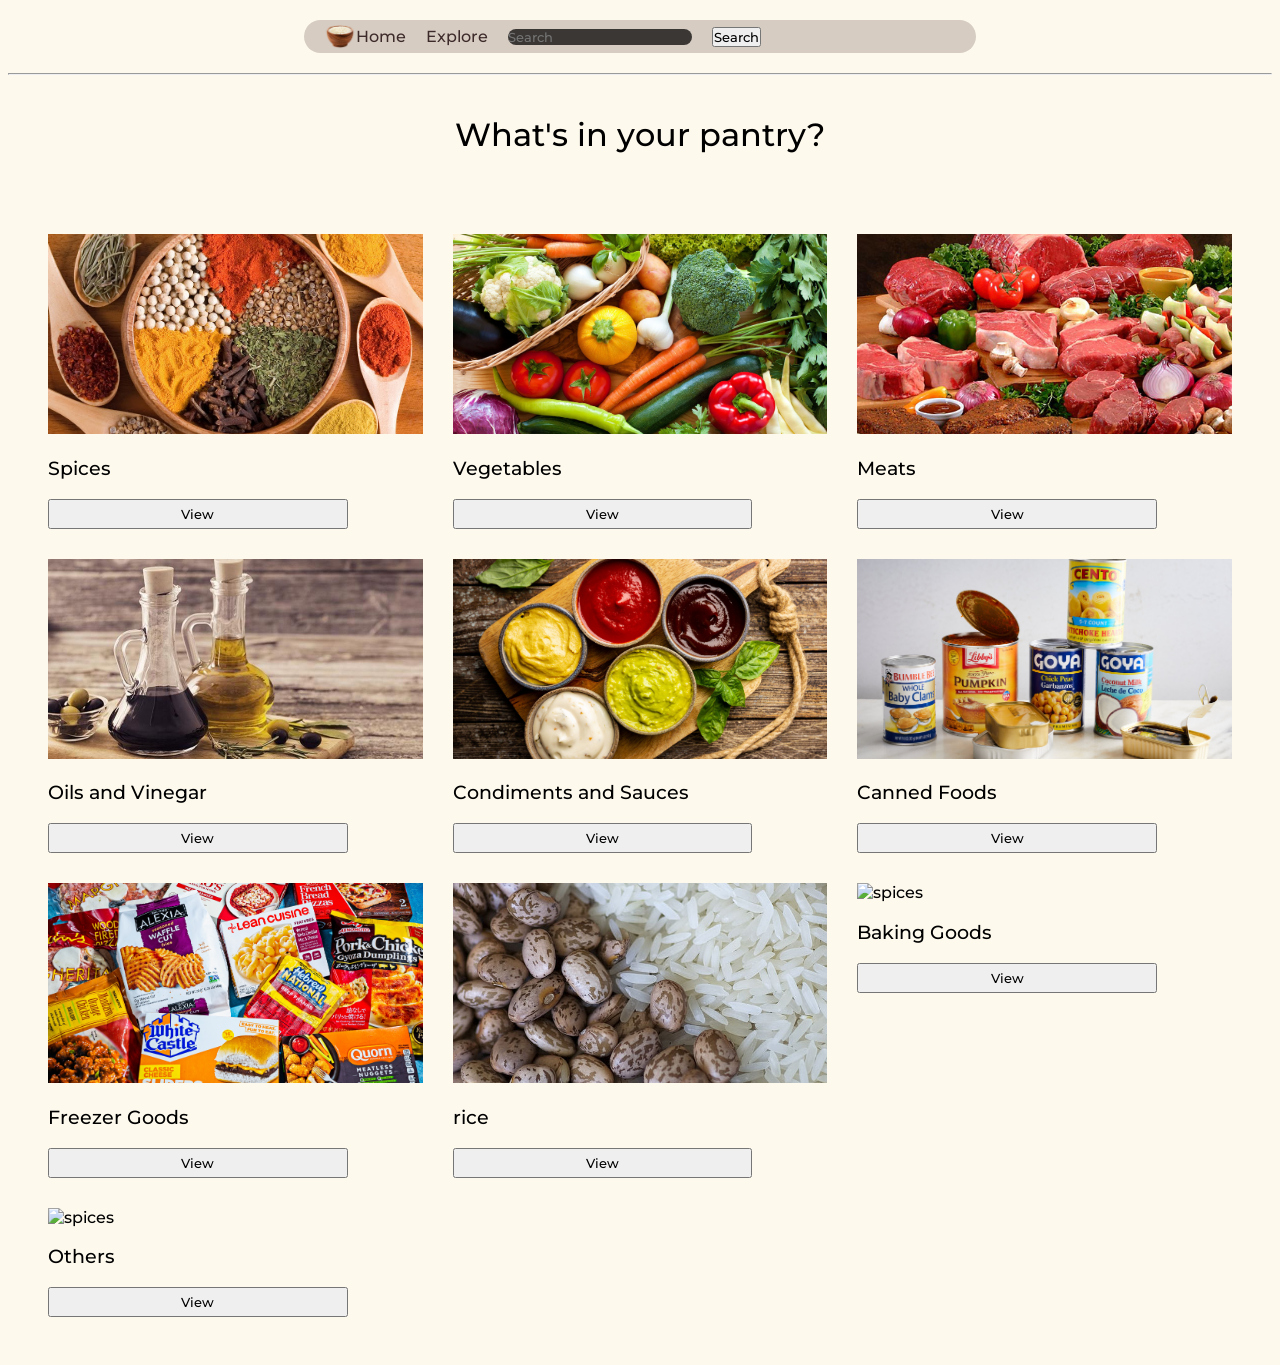
==== index.html @ 2593448a "homepage cards + semi-updated navbar" ====
<!doctype html>
<html>
<head>
<meta charset="utf-8">
<meta name="description" content="A Website designed to help people know what to cook! You can pick ingredients you have and then you can find new recipies.">
<meta name="keywords" content="Education, Cooking">
<meta name="author" content="JeffreyTeuton">
<meta name="viewport" content="width=device-width, initial-scale=1">
<title>Untitled Document</title>
<link href="style.css" rel="stylesheet" type="text/css">
</head>
 <body>
        <header class="navbar">
			<img src="images/TempLogo.png" width="5%" height="5%" min-width="10px" min-height="auto" alt="">
			<nav>
				<ul>
					<li><a href="index.html">Home</a></li>
					<li><a href="explore.html">Explore</a></li>
					<li><input type="text" placeholder="Search"></li>
					<li><button>Search</button></li>
				</ul>
			</nav>
		</header>
    <hr>
		<h1 class="asdf">What's in your pantry?</h1>

		<div class="card-containers">
			<div class="cards">
				<img src="images/spices.png" alt="spices">
				<div class="cards-content">
					<h3>Spices</h3>
					<button>View</button>
				</div>
			</div>

			<div class="cards">
				<img src="images/vegetables.png" alt="spices">
				<div class="cards-content">
					<h3>Vegetables</h3>
					<button>View</button>
				</div>
			</div>

			<div class="cards">
				<img src="images/meats.png" alt="spices">
				<div class="cards-content">
					<h3>Meats</h3>
					<button>View</button>
				</div>
			</div>

			<div class="cards">
				<img src="images/oils.png" alt="spices">
				<div class="cards-content">
					<h3>Oils and Vinegar</h3>
					<button>View</button>
				</div>
			</div>

			<div class="cards">
				<img src="images/sauces.png" alt="spices">
				<div class="cards-content">
					<h3>Condiments and Sauces</h3>
					<button>View</button>
				</div>
			</div>

			<div class="cards">
				<img src="images/canned.png" alt="spices">
				<div class="cards-content">
					<h3>Canned Foods</h3>
					<button>View</button>
				</div>
			</div>

			<div class="cards">
				<img src="images/freezer foods.png" alt="spices">
				<div class="cards-content">
					<h3>Freezer Goods</h3>
					<button>View</button>
				</div>
			</div>

			<div class="cards">
				<img src="images/rice.png" alt="spices">
				<div class="cards-content">
					<h3>rice</h3>
					<button>View</button>
				</div>
			</div>

			<div class="cards">
				<img src="images/baking goods.png" alt="spices">
				<div class="cards-content">
					<h3>Baking Goods</h3>
					<button>View</button>
				</div>
			</div>

			<div class="cards">
				<img src="images/other foods.png" alt="spices">
				<div class="cards-content">
					<h3>Others</h3>
					<button>View</button>
				</div>
			</div>

		</div>
    </body>
</html>
---- style.css ----
@charset "utf-8";
@import url('https://fonts.googleapis.com/css2?family=Montserrat:ital,wght@0,100..900;1,100..900&family=Sofia+Sans:ital,wght@0,500;1,500&display=swap');
* {
	font-family: 'Montserrat', sans-serif;
	font-weight: 500;
	text-decoration: none;
	padding: 0px;
	font-style: normal;
}
body {
	background-color: #FDF9ED;
}
.test {
	border:1px solid;
	display: inline;
}
li {
	display: inline;
}
.navbar {
	align-items: center;
	justify-content: space-between;
	display:flex;
	width: 50%;
	margin: 20px auto;
	padding: 4px 20px;
	background-color: #D6CCC2;
	border-radius: 32px;
}

.navbar nav {
	display: flex;
	align-items: center;
	flex: 1;
}
.navbar ul {
	display: flex;
	align-items: center;
	gap: 20px;
	width: 100%;
	list-style: none;
	margin: 0;
	padding: 0;
}

.navbar li a {
	color:#3D2A2A;
	transition: all 0.3s ease 0s;
}
.navbar li a:hover {
	color:#A2A16A;
}

.navbar input {
	flex: 1;
	background-color: #3A3735;
	border-radius: 16px;
	border: none;
	
}

.asdf {
	text-align: center;
	margin: 40px auto;
	color: black;
}

.card-containers{
	display: grid;
	grid-template-columns: repeat(auto-fit, minmax(280px, 1fr));
    gap: 30px;
    padding: 40px;
    max-width: 1200px;
    margin: 0 auto;
}

.cards img{
	width: 100%;
	height: 200px;
	object-fit: cover;
}
.cards-content{

}

.cards button{
	justify-content: center;
	width: 80%;
	height: 30px;
}
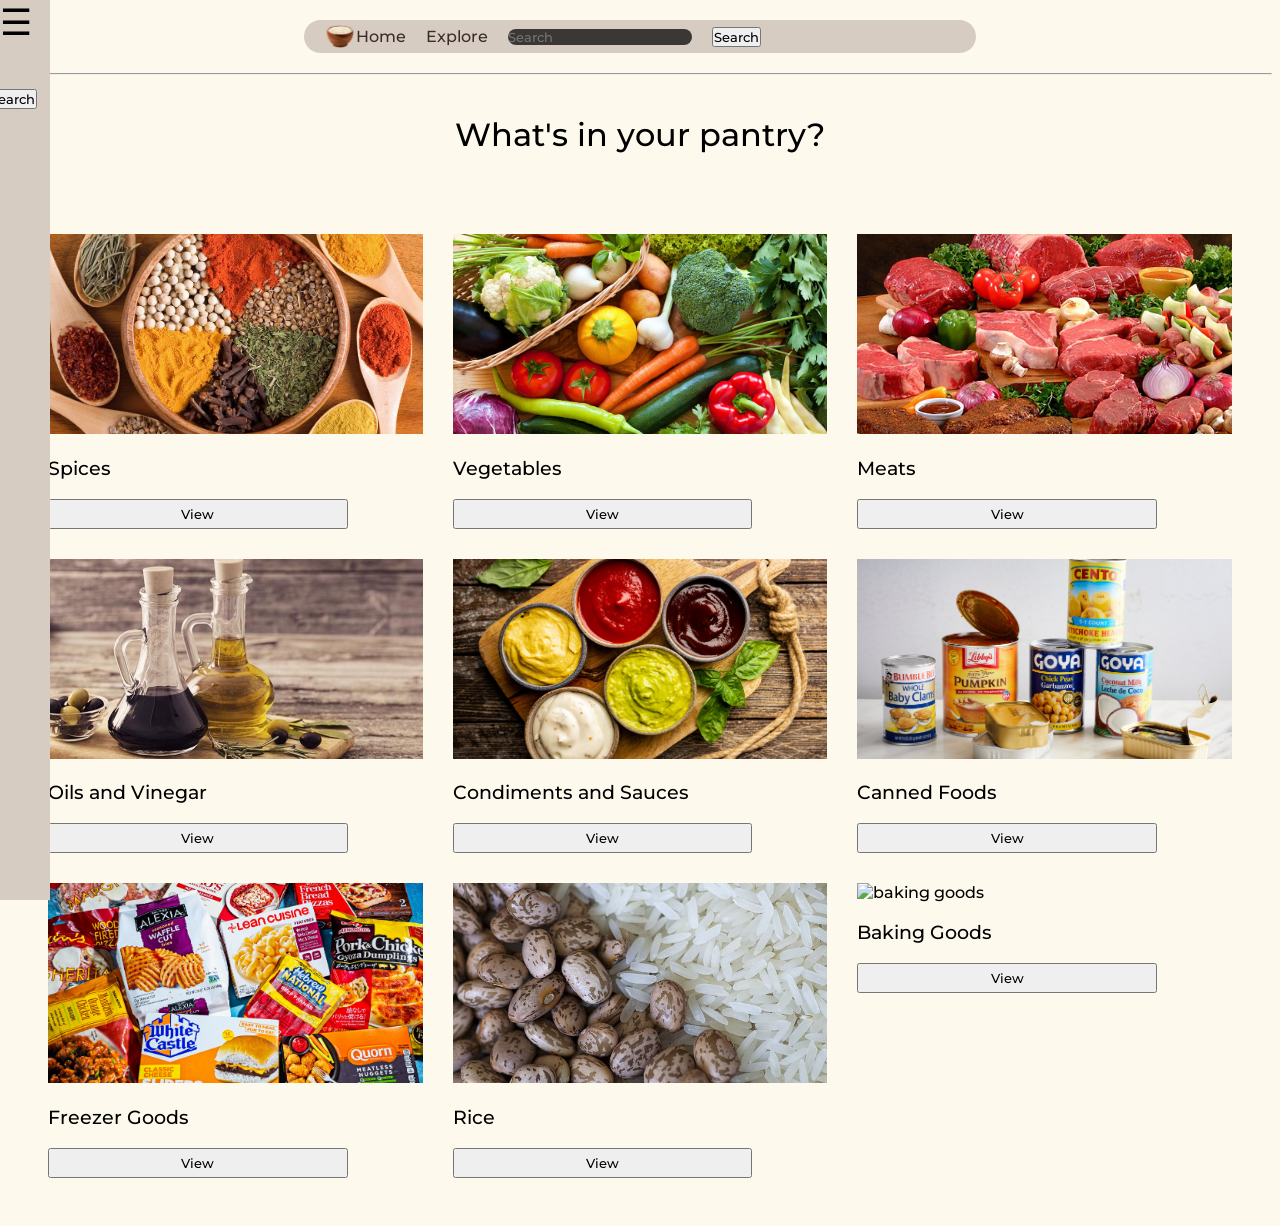
==== commit df0bc765: "updated now with sidebar and search connected with spoonacular api" ====
--- a/index.html
+++ b/index.html
@@ -22,7 +22,41 @@
 			</nav>
 		</header>
     <hr>
-		<h1 class="asdf">What's in your pantry?</h1>
+		<h1 class="h-text">What's in your pantry?</h1>
+
+		<div class="sidebar" id="sidebar">
+			<header class="sidebar-header">
+				<button class="sidebar-btn" id="sidebar-btn">☰</button>
+				<h2 class="sidebar-title">ingredients</h2>
+			</header>
+			<div class="sidebar-contents" id="sidebar-contents"></div>	
+			<select id="Allergies">
+				<option value="">Select Allegries</option>
+				<option value="Peanuts">Peanuts</option>
+  				<option value="Dairy">Dairy</option>
+ 				<option value="Egg">Egg</option>
+  				<option value="Soy">Soy</option>
+  				<option value="Wheat">Wheat</option>
+  				<option value="Shellfish">Shellfish</option>
+  				<option value="Seafood">Seafood</option>
+  				<option value="Sesame">Sesame</option>
+  				<option value="Sulfite">Sulfite</option>
+			</select>
+			<select id="Diet-filters">
+				<option value="">Select Diet</option>
+  				<option value="Vegan">Vegan</option>
+  				<option value="Vegetarian">Vegetarian</option>
+  				<option value="Lacto-vegetarian">Lacto-vegetarian</option>
+  				<option value="Ovo-vegetarian">Ovo-vegetarian</option>
+  				<option value="Pescetarian">Pescetarian</option>
+  				<option value="Gluten Free">Gluten Free</option>
+  				<option value="Ketogenic">Ketogenic</option>
+  				<option value="Paleo">Paleo</option>
+  				<option value="Primal">Primal</option>
+  				<option value="Whole30">Whole30</option>
+			</select>
+			<button class="Search-btn" id="Search-btn">Search</button>
+		</div>
 
 		<div class="card-containers">
 			<div class="cards">
@@ -34,7 +68,7 @@
 			</div>
 
 			<div class="cards">
-				<img src="images/vegetables.png" alt="spices">
+				<img src="images/vegetables.png" alt="vegetables">
 				<div class="cards-content">
 					<h3>Vegetables</h3>
 					<button>View</button>
@@ -42,7 +76,7 @@
 			</div>
 
 			<div class="cards">
-				<img src="images/meats.png" alt="spices">
+				<img src="images/meats.png" alt="meats">
 				<div class="cards-content">
 					<h3>Meats</h3>
 					<button>View</button>
@@ -50,7 +84,7 @@
 			</div>
 
 			<div class="cards">
-				<img src="images/oils.png" alt="spices">
+				<img src="images/oils.png" alt="oils">
 				<div class="cards-content">
 					<h3>Oils and Vinegar</h3>
 					<button>View</button>
@@ -58,7 +92,7 @@
 			</div>
 
 			<div class="cards">
-				<img src="images/sauces.png" alt="spices">
+				<img src="images/sauces.png" alt="sauces">
 				<div class="cards-content">
 					<h3>Condiments and Sauces</h3>
 					<button>View</button>
@@ -66,7 +100,7 @@
 			</div>
 
 			<div class="cards">
-				<img src="images/canned.png" alt="spices">
+				<img src="images/canned.png" alt="canned">
 				<div class="cards-content">
 					<h3>Canned Foods</h3>
 					<button>View</button>
@@ -74,7 +108,7 @@
 			</div>
 
 			<div class="cards">
-				<img src="images/freezer foods.png" alt="spices">
+				<img src="images/freezer foods.png" alt="freezer foods">
 				<div class="cards-content">
 					<h3>Freezer Goods</h3>
 					<button>View</button>
@@ -82,29 +116,21 @@
 			</div>
 
 			<div class="cards">
-				<img src="images/rice.png" alt="spices">
+				<img src="images/rice.png" alt="rice">
 				<div class="cards-content">
-					<h3>rice</h3>
+					<h3>Rice</h3>
 					<button>View</button>
 				</div>
 			</div>
 
 			<div class="cards">
-				<img src="images/baking goods.png" alt="spices">
+				<img src="images/baking goods.png" alt="baking goods">
 				<div class="cards-content">
 					<h3>Baking Goods</h3>
 					<button>View</button>
 				</div>
 			</div>
-
-			<div class="cards">
-				<img src="images/other foods.png" alt="spices">
-				<div class="cards-content">
-					<h3>Others</h3>
-					<button>View</button>
-				</div>
-			</div>
-
 		</div>
+		<script src="scripts.js"></script>
     </body>
 </html>
--- a/style.css
+++ b/style.css
@@ -59,10 +59,36 @@
 	
 }
 
-.asdf {
+.h-text {
 	text-align: center;
 	margin: 40px auto;
 	color: black;
+}
+
+.sidebar {
+	position: fixed;
+	top: 0;
+	background-color: #D6CCC2;
+	left: -150px;
+	width: 200px;
+	height: 100vh;
+	z-index: 100;
+}
+
+.sidebar-header {
+}
+
+.sidebar-btn {
+	display: flex;
+	position: absolute;
+	top: 0;
+	left: 150px;
+	right: -50px;
+	font-size: 36px;
+	height: 50px;
+	width: 50px;
+	background: none;
+	border: none;
 }
 
 .card-containers{
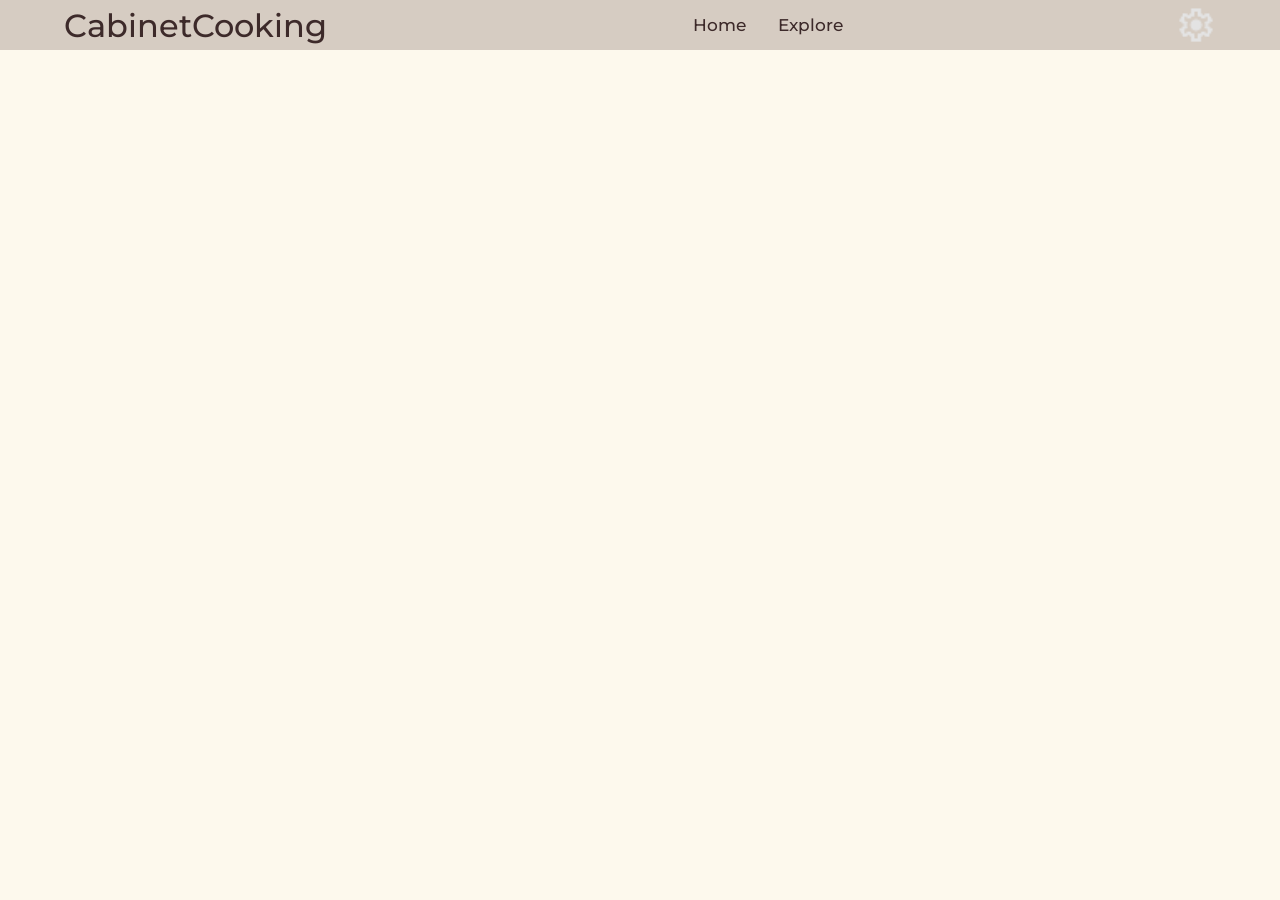
==== commit dd34ca11: "testing" ====
--- a/index.html
+++ b/index.html
@@ -9,128 +9,19 @@
 <title>Untitled Document</title>
 <link href="style.css" rel="stylesheet" type="text/css">
 </head>
- <body>
-        <header class="navbar">
-			<img src="images/TempLogo.png" width="5%" height="5%" min-width="10px" min-height="auto" alt="">
-			<nav>
-				<ul>
-					<li><a href="index.html">Home</a></li>
-					<li><a href="explore.html">Explore</a></li>
-					<li><input type="text" placeholder="Search"></li>
-					<li><button>Search</button></li>
-				</ul>
-			</nav>
-		</header>
-    <hr>
-		<h1 class="h-text">What's in your pantry?</h1>
+ 	<body>
+		<nav>
+			<div class="logo">CabinetCooking</div>
+			<ul class="nav-links">
+				<li><a href="index.html">Home</a></li>
+				<li><a href="explore.html">Explore</a></li>
+			</ul>
+			<div class="search-bar">
+			</div>
+			<button class="settings">
+				<img src="images\settings.png" alt="settings" />
+			</button>
+		</nav>
 
-		<div class="sidebar" id="sidebar">
-			<header class="sidebar-header">
-				<button class="sidebar-btn" id="sidebar-btn">☰</button>
-				<h2 class="sidebar-title">ingredients</h2>
-			</header>
-			<div class="sidebar-contents" id="sidebar-contents"></div>	
-			<select id="Allergies">
-				<option value="">Select Allegries</option>
-				<option value="Peanuts">Peanuts</option>
-  				<option value="Dairy">Dairy</option>
- 				<option value="Egg">Egg</option>
-  				<option value="Soy">Soy</option>
-  				<option value="Wheat">Wheat</option>
-  				<option value="Shellfish">Shellfish</option>
-  				<option value="Seafood">Seafood</option>
-  				<option value="Sesame">Sesame</option>
-  				<option value="Sulfite">Sulfite</option>
-			</select>
-			<select id="Diet-filters">
-				<option value="">Select Diet</option>
-  				<option value="Vegan">Vegan</option>
-  				<option value="Vegetarian">Vegetarian</option>
-  				<option value="Lacto-vegetarian">Lacto-vegetarian</option>
-  				<option value="Ovo-vegetarian">Ovo-vegetarian</option>
-  				<option value="Pescetarian">Pescetarian</option>
-  				<option value="Gluten Free">Gluten Free</option>
-  				<option value="Ketogenic">Ketogenic</option>
-  				<option value="Paleo">Paleo</option>
-  				<option value="Primal">Primal</option>
-  				<option value="Whole30">Whole30</option>
-			</select>
-			<button class="Search-btn" id="Search-btn">Search</button>
-		</div>
-
-		<div class="card-containers">
-			<div class="cards">
-				<img src="images/spices.png" alt="spices">
-				<div class="cards-content">
-					<h3>Spices</h3>
-					<button>View</button>
-				</div>
-			</div>
-
-			<div class="cards">
-				<img src="images/vegetables.png" alt="vegetables">
-				<div class="cards-content">
-					<h3>Vegetables</h3>
-					<button>View</button>
-				</div>
-			</div>
-
-			<div class="cards">
-				<img src="images/meats.png" alt="meats">
-				<div class="cards-content">
-					<h3>Meats</h3>
-					<button>View</button>
-				</div>
-			</div>
-
-			<div class="cards">
-				<img src="images/oils.png" alt="oils">
-				<div class="cards-content">
-					<h3>Oils and Vinegar</h3>
-					<button>View</button>
-				</div>
-			</div>
-
-			<div class="cards">
-				<img src="images/sauces.png" alt="sauces">
-				<div class="cards-content">
-					<h3>Condiments and Sauces</h3>
-					<button>View</button>
-				</div>
-			</div>
-
-			<div class="cards">
-				<img src="images/canned.png" alt="canned">
-				<div class="cards-content">
-					<h3>Canned Foods</h3>
-					<button>View</button>
-				</div>
-			</div>
-
-			<div class="cards">
-				<img src="images/freezer foods.png" alt="freezer foods">
-				<div class="cards-content">
-					<h3>Freezer Goods</h3>
-					<button>View</button>
-				</div>
-			</div>
-
-			<div class="cards">
-				<img src="images/rice.png" alt="rice">
-				<div class="cards-content">
-					<h3>Rice</h3>
-					<button>View</button>
-				</div>
-			</div>
-
-			<div class="cards">
-				<img src="images/baking goods.png" alt="baking goods">
-				<div class="cards-content">
-					<h3>Baking Goods</h3>
-					<button>View</button>
-				</div>
-			</div>
-		</div>
-		<script src="scripts.js"></script>
     </body>
 </html>
--- a/style.css
+++ b/style.css
@@ -5,112 +5,61 @@
 	font-weight: 500;
 	text-decoration: none;
 	padding: 0px;
+	margin: 0;
 	font-style: normal;
+	box-sizing: border-box;
 }
 body {
 	background-color: #FDF9ED;
 }
-.test {
-	border:1px solid;
-	display: inline;
-}
-li {
-	display: inline;
-}
-.navbar {
+
+nav {
+	width: 100%;
+	height: 50px;
+	padding: 1rem 5%;
+	background-color: #D6CCC2;
+	display: flex;
 	align-items: center;
-	justify-content: space-between;
-	display:flex;
-	width: 50%;
-	margin: 20px auto;
-	padding: 4px 20px;
-	background-color: #D6CCC2;
-	border-radius: 32px;
 }
 
-.navbar nav {
-	display: flex;
-	align-items: center;
-	flex: 1;
-}
-.navbar ul {
-	display: flex;
-	align-items: center;
-	gap: 20px;
-	width: 100%;
-	list-style: none;
-	margin: 0;
-	padding: 0;
+.logo {
+	position: relative;
+	font-size: 2rem;
+	font-weight: 500;
+	color:#3D2A2A;
+	margin-right: auto;
 }
 
-.navbar li a {
+.nav-links {
+	list-style: none;
+	display: flex;
+	gap: 2rem;
+	align-items: center;
+	margin-left: 2rem;
+}
+
+.nav-links li a{
+	position: relative;
+	font-size: 1.05rem;
+	font-weight: 500;
 	color:#3D2A2A;
 	transition: all 0.3s ease 0s;
 }
-.navbar li a:hover {
+
+.nav-links li a:hover{
 	color:#A2A16A;
 }
 
-.navbar input {
-	flex: 1;
-	background-color: #3A3735;
-	border-radius: 16px;
+.settings {
+	background: none;
 	border: none;
-	
+	cursor: pointer;
+	padding: 0;
+	display: flex;
+	margin-left: auto;
 }
 
-.h-text {
-	text-align: center;
-	margin: 40px auto;
-	color: black;
-}
-
-.sidebar {
-	position: fixed;
-	top: 0;
-	background-color: #D6CCC2;
-	left: -150px;
-	width: 200px;
-	height: 100vh;
-	z-index: 100;
-}
-
-.sidebar-header {
-}
-
-.sidebar-btn {
-	display: flex;
-	position: absolute;
-	top: 0;
-	left: 150px;
-	right: -50px;
-	font-size: 36px;
-	height: 50px;
-	width: 50px;
-	background: none;
-	border: none;
-}
-
-.card-containers{
-	display: grid;
-	grid-template-columns: repeat(auto-fit, minmax(280px, 1fr));
-    gap: 30px;
-    padding: 40px;
-    max-width: 1200px;
-    margin: 0 auto;
-}
-
-.cards img{
-	width: 100%;
-	height: 200px;
-	object-fit: cover;
-}
-.cards-content{
-
-}
-
-.cards button{
-	justify-content: center;
-	width: 80%;
-	height: 30px;
+.settings img {
+	width: 40px;
+	height: 40px;
 }
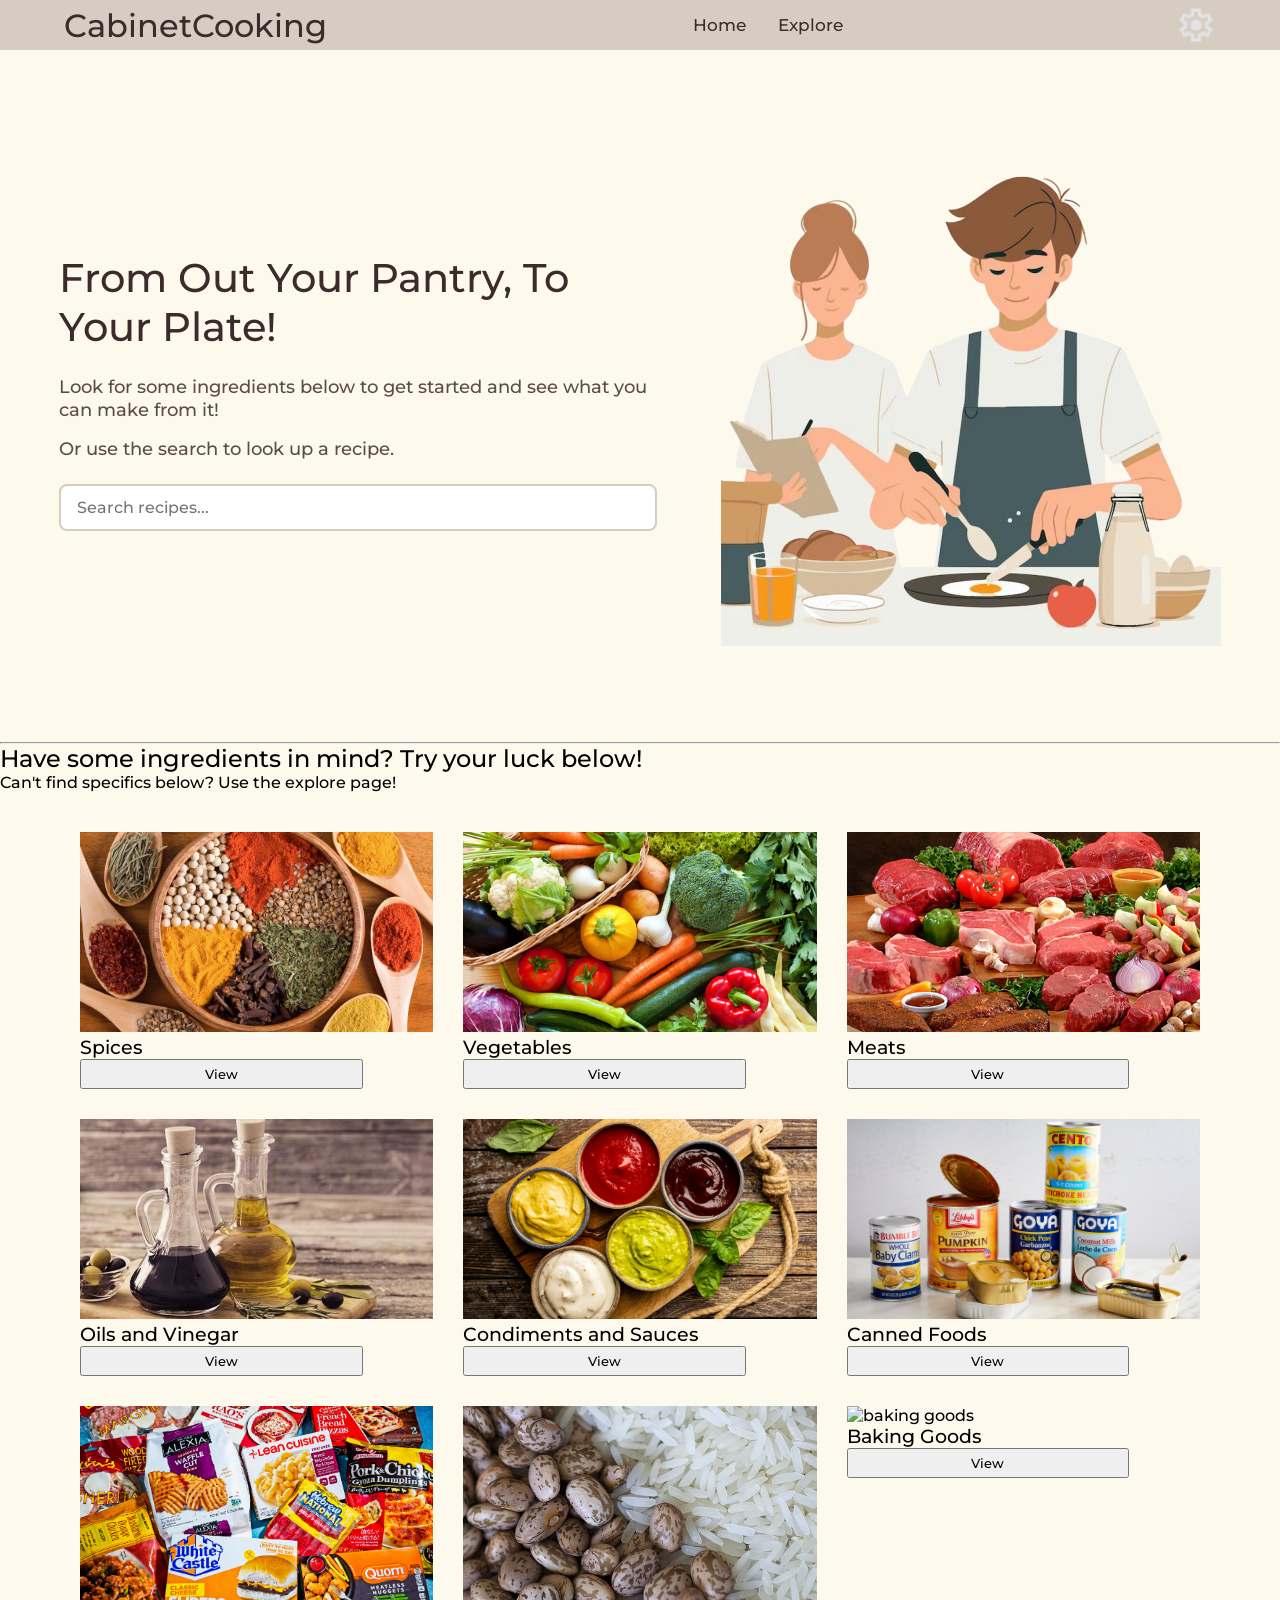
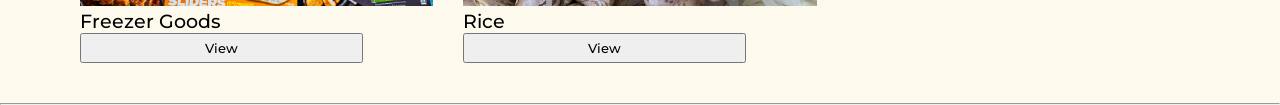
==== commit 3fd56c93: "updatted homepage" ====
--- a/index.html
+++ b/index.html
@@ -23,5 +23,99 @@
 			</button>
 		</nav>
 
+		<div class="landing-page">
+			<div class="landing-content">
+				<h1>From Out Your Pantry, To Your Plate!</h1>
+				<p>Look for some ingredients below to get started and see what you can make from it!</p>
+				<p>Or use the search to look up a recipe.</p>
+			
+				<div class="live-search">
+       				<input type="text" id="recipe-search" placeholder="Search recipes...">
+        			<ul id="suggestions"></ul>
+    			</div>
+			</div>
+			
+			<img src="images\cooking.png" alt="cooking">
+		</div>
+		<hr>
+		<div class="text-a">
+			<h2>Have some ingredients in mind? Try your luck below!</h2>
+			<p>Can't find specifics below? Use the explore page!</p>
+		</div>
+		<div class="card-containers">
+			<div class="cards">
+				<img src="images/spices.png" alt="spices">
+				<div class="cards-content">
+					<h3>Spices</h3>
+					<button>View</button>
+				</div>
+			</div>
+
+			<div class="cards">
+				<img src="images/vegetables.png" alt="vegetables">
+				<div class="cards-content">
+					<h3>Vegetables</h3>
+					<button>View</button>
+				</div>
+			</div>
+
+			<div class="cards">
+				<img src="images/meats.png" alt="meats">
+				<div class="cards-content">
+					<h3>Meats</h3>
+					<button>View</button>
+				</div>
+			</div>
+
+			<div class="cards">
+				<img src="images/oils.png" alt="oils">
+				<div class="cards-content">
+					<h3>Oils and Vinegar</h3>
+					<button>View</button>
+				</div>
+			</div>
+
+			<div class="cards">
+				<img src="images/sauces.png" alt="sauces">
+				<div class="cards-content">
+					<h3>Condiments and Sauces</h3>
+					<button>View</button>
+				</div>
+			</div>
+
+			<div class="cards">
+				<img src="images/canned.png" alt="canned">
+				<div class="cards-content">
+					<h3>Canned Foods</h3>
+					<button>View</button>
+				</div>
+			</div>
+
+			<div class="cards">
+				<img src="images/freezer foods.png" alt="freezer foods">
+				<div class="cards-content">
+					<h3>Freezer Goods</h3>
+					<button>View</button>
+				</div>
+			</div>
+
+			<div class="cards">
+				<img src="images/rice.png" alt="rice">
+				<div class="cards-content">
+					<h3>Rice</h3>
+					<button>View</button>
+				</div>
+			</div>
+
+			<div class="cards">
+				<img src="images/baking goods.png" alt="baking goods">
+				<div class="cards-content">
+					<h3>Baking Goods</h3>
+					<button>View</button>
+				</div>
+			</div>
+		</div>
+		<hr>
+		
     </body>
 </html>
--- a/style.css
+++ b/style.css
@@ -62,4 +62,69 @@
 .settings img {
 	width: 40px;
 	height: 40px;
+}
+
+.landing-page {
+    display: flex;
+    align-items: center;
+    gap: 4rem;
+    max-width: 1200px;
+    margin: 4rem auto;
+    padding: 2rem 1.5%;
+}
+
+.landing-page h1 {
+    font-size: 2.5rem;
+    color: #3D2A2A;
+    margin-bottom: 1.5rem;
+}
+
+.landing-page p {
+    font-size: 1.15rem;
+    color: #5C4B4B;
+    margin-bottom: 1rem;
+}
+
+.live-search {
+    margin-top: 1.5rem;
+    position: relative;
+}
+
+.live-search input {
+    width: 100%;
+    padding: 0.75rem 1rem;
+    font-size: 1rem;
+    border: 2px solid #D6CCC2;
+    border-radius: 8px;
+}
+
+#suggestions {
+    list-style: none;
+    margin-top: 0.5rem;
+}
+
+.landing-page img {
+    max-width: 500px;
+    width: 100%;
+    height: auto;
+}
+.card-containers{
+	display: grid;
+	grid-template-columns: repeat(auto-fit, minmax(280px, 1fr));
+    gap: 30px;
+    padding: 40px;
+    max-width: 1200px;
+    margin: 0 auto;
+}
+
+.cards img{
+	width: 100%;
+	height: 200px;
+	object-fit: cover;
+}
+
+.cards button{
+	justify-content: center;
+	width: 80%;
+	height: 30px;
 }
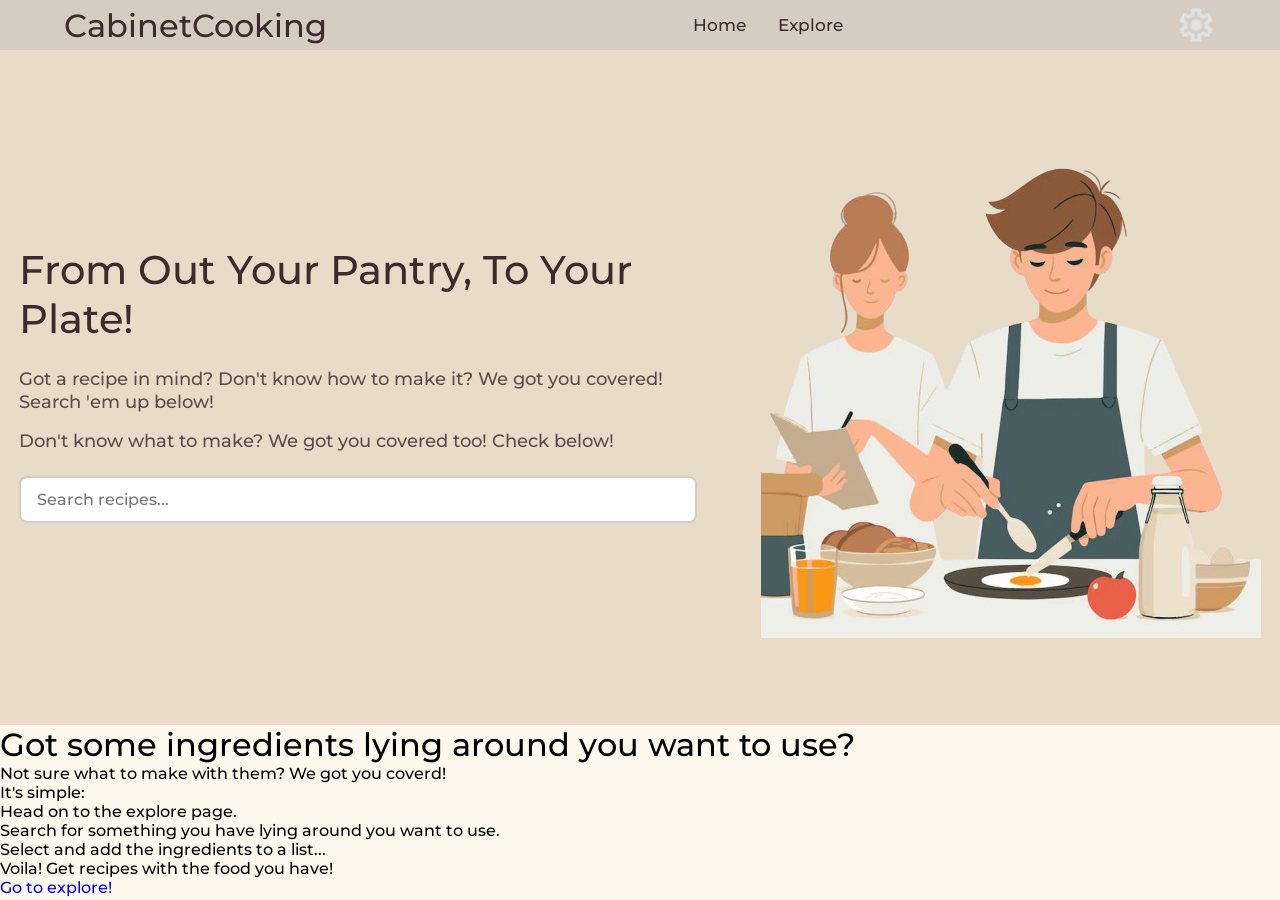
==== commit 26b46ac0: "small update to home page" ====
--- a/index.html
+++ b/index.html
@@ -22,100 +22,40 @@
 				<img src="images\settings.png" alt="settings" />
 			</button>
 		</nav>
+	
+		<section class ="landing-section">
+			<div class="landing-page">
+				<div class="landing-content">
+					<h1>From Out Your Pantry, To Your Plate!</h1>
+					<p class="generic-msg">Got a recipe in mind? Don't know how to make it? We got you covered! Search 'em up below!</p>
+					<p>Don't know what to make? We got you covered too! Check below!</p>
+			
+					<div class="live-search">
+       					<input type="text" id="recipe-search" placeholder="Search recipes...">
+        				<ul id="suggestions"></ul>
+    				</div>
+				</div>
+			
+				<img src="images\cooking.png" alt="cooking">
+			</div>
+		</section>
 
-		<div class="landing-page">
-			<div class="landing-content">
-				<h1>From Out Your Pantry, To Your Plate!</h1>
-				<p>Look for some ingredients below to get started and see what you can make from it!</p>
-				<p>Or use the search to look up a recipe.</p>
-			
-				<div class="live-search">
-       				<input type="text" id="recipe-search" placeholder="Search recipes...">
-        			<ul id="suggestions"></ul>
-    			</div>
-			</div>
-			
-			<img src="images\cooking.png" alt="cooking">
-		</div>
-		<hr>
-		<div class="text-a">
-			<h2>Have some ingredients in mind? Try your luck below!</h2>
-			<p>Can't find specifics below? Use the explore page!</p>
-		</div>
-		<div class="card-containers">
-			<div class="cards">
-				<img src="images/spices.png" alt="spices">
-				<div class="cards-content">
-					<h3>Spices</h3>
-					<button>View</button>
-				</div>
-			</div>
+		<div class="ingredients-page">
+			<div class="ingredients-content">
+				<h1>Got some ingredients lying around you want to use?</h1>
+				<p class="subtext">Not sure what to make with them? We got you coverd!</p>
+				<p class="steps-title">It's simple:</p>
+				
+				<ol class="list">
+					<li>Head on to the explore page.</li>
+					<li>Search for something you have lying around you want to use.</li>
+					<li>Select and add the ingredients to a list...</li>
+					<li>Voila! Get recipes with the food you have!</li>
+				</ol>
 
-			<div class="cards">
-				<img src="images/vegetables.png" alt="vegetables">
-				<div class="cards-content">
-					<h3>Vegetables</h3>
-					<button>View</button>
-				</div>
-			</div>
-
-			<div class="cards">
-				<img src="images/meats.png" alt="meats">
-				<div class="cards-content">
-					<h3>Meats</h3>
-					<button>View</button>
-				</div>
-			</div>
-
-			<div class="cards">
-				<img src="images/oils.png" alt="oils">
-				<div class="cards-content">
-					<h3>Oils and Vinegar</h3>
-					<button>View</button>
-				</div>
-			</div>
-
-			<div class="cards">
-				<img src="images/sauces.png" alt="sauces">
-				<div class="cards-content">
-					<h3>Condiments and Sauces</h3>
-					<button>View</button>
-				</div>
-			</div>
-
-			<div class="cards">
-				<img src="images/canned.png" alt="canned">
-				<div class="cards-content">
-					<h3>Canned Foods</h3>
-					<button>View</button>
-				</div>
-			</div>
-
-			<div class="cards">
-				<img src="images/freezer foods.png" alt="freezer foods">
-				<div class="cards-content">
-					<h3>Freezer Goods</h3>
-					<button>View</button>
-				</div>
-			</div>
-
-			<div class="cards">
-				<img src="images/rice.png" alt="rice">
-				<div class="cards-content">
-					<h3>Rice</h3>
-					<button>View</button>
-				</div>
-			</div>
-
-			<div class="cards">
-				<img src="images/baking goods.png" alt="baking goods">
-				<div class="cards-content">
-					<h3>Baking Goods</h3>
-					<button>View</button>
-				</div>
+				<a href="explore.html" class="explore-button">Go to explore!</a>
 			</div>
 		</div>
-		<hr>
 		
     </body>
 </html>
--- a/style.css
+++ b/style.css
@@ -65,12 +65,13 @@
 }
 
 .landing-page {
-    display: flex;
-    align-items: center;
-    gap: 4rem;
-    max-width: 1200px;
-    margin: 4rem auto;
-    padding: 2rem 1.5%;
+	display: flex; 
+	align-items: center; 
+	gap: 4rem; 
+	width: 100%; 
+	background-color: #E8DCC8;
+	min-height: 75vh;
+	padding: 2rem 1.5%;
 }
 
 .landing-page h1 {
@@ -108,23 +109,4 @@
     width: 100%;
     height: auto;
 }
-.card-containers{
-	display: grid;
-	grid-template-columns: repeat(auto-fit, minmax(280px, 1fr));
-    gap: 30px;
-    padding: 40px;
-    max-width: 1200px;
-    margin: 0 auto;
-}
 
-.cards img{
-	width: 100%;
-	height: 200px;
-	object-fit: cover;
-}
-
-.cards button{
-	justify-content: center;
-	width: 80%;
-	height: 30px;
-}
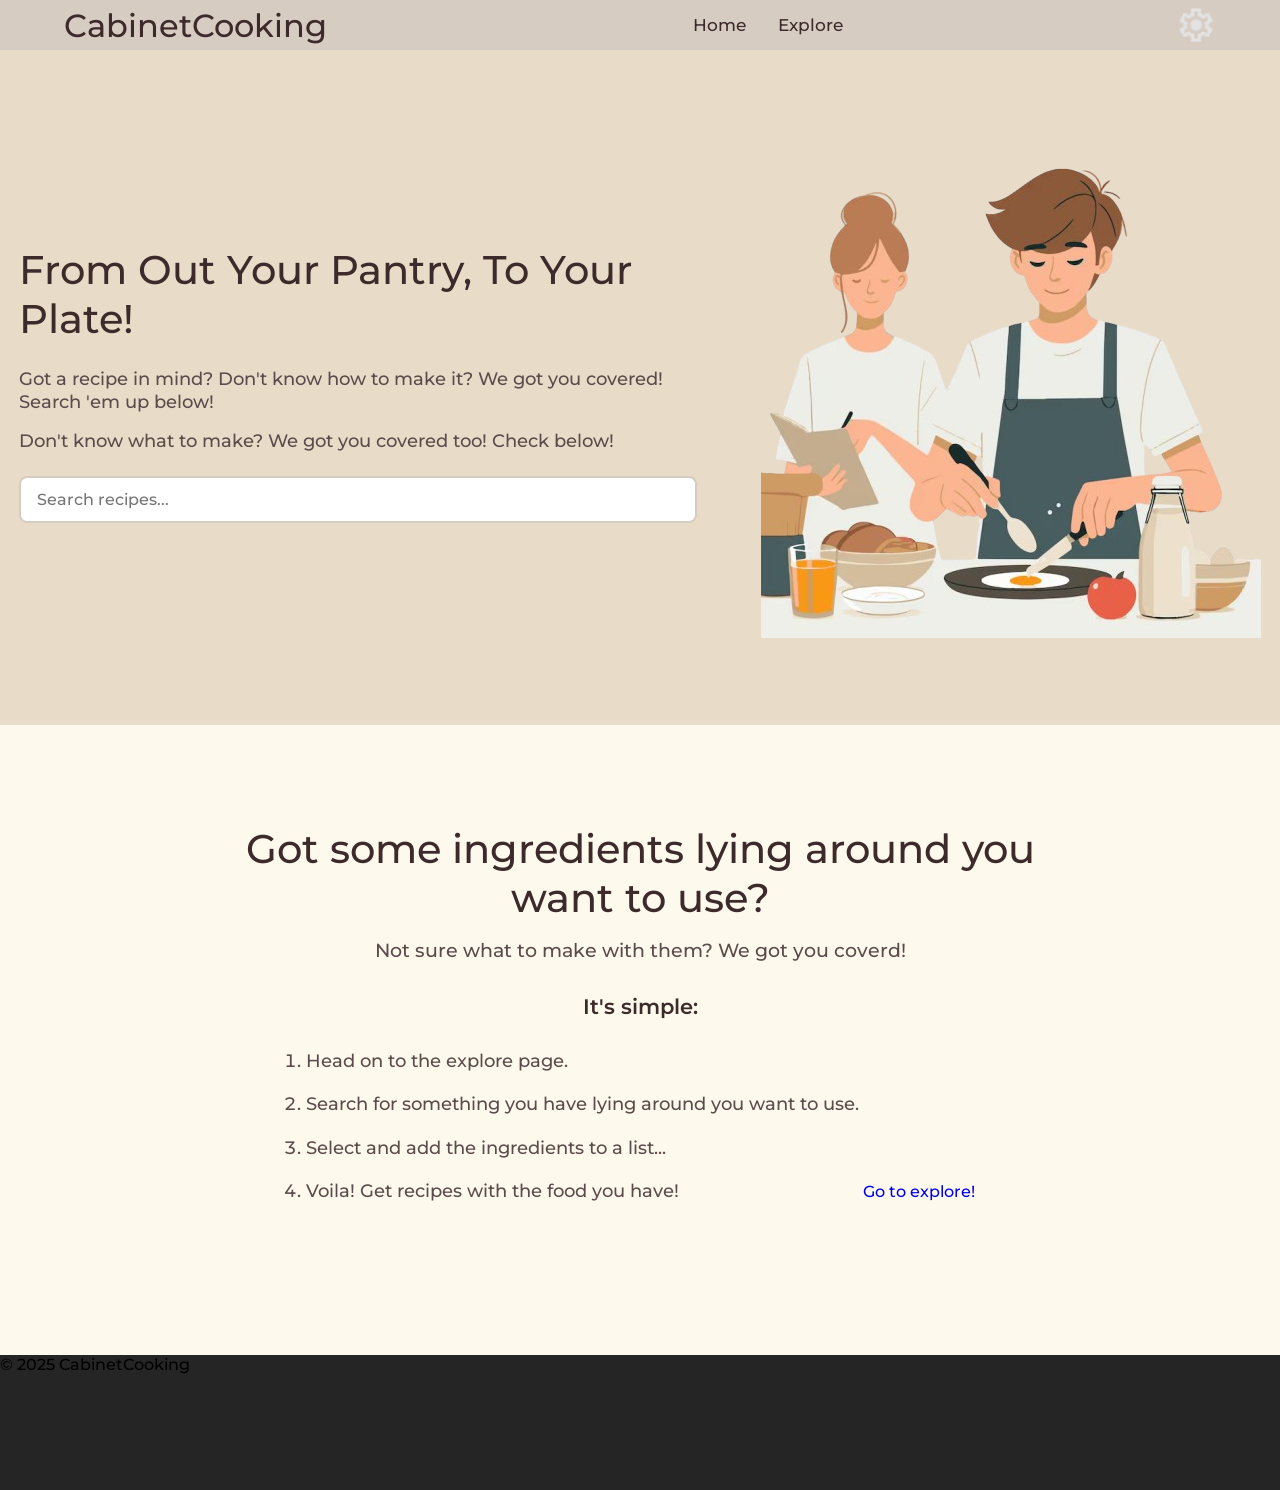
==== commit 1a9d4cd5: "small changes" ====
--- a/index.html
+++ b/index.html
@@ -40,22 +40,30 @@
 			</div>
 		</section>
 
-		<div class="ingredients-page">
-			<div class="ingredients-content">
-				<h1>Got some ingredients lying around you want to use?</h1>
-				<p class="subtext">Not sure what to make with them? We got you coverd!</p>
-				<p class="steps-title">It's simple:</p>
+		<section class="ingredients-section">
+			<div class="ingredients-page">
+				<div class="ingredients-content">
+					<h1>Got some ingredients lying around you want to use?</h1>
+					<p class="subtext">Not sure what to make with them? We got you coverd!</p>
+					<p class="steps-title">It's simple:</p>
 				
-				<ol class="list">
-					<li>Head on to the explore page.</li>
-					<li>Search for something you have lying around you want to use.</li>
-					<li>Select and add the ingredients to a list...</li>
-					<li>Voila! Get recipes with the food you have!</li>
-				</ol>
+					<ol class="list">
+						<li>Head on to the explore page.</li>
+						<li>Search for something you have lying around you want to use.</li>
+						<li>Select and add the ingredients to a list...</li>
+						<li>Voila! Get recipes with the food you have!</li>
+					</ol>
 
-				<a href="explore.html" class="explore-button">Go to explore!</a>
+					<a href="explore.html" class="explore-button">Go to explore!</a>
+				</div>
 			</div>
-		</div>
+		</section>
+
+		<footer class="footer">
+			<div class="footer-content">
+				<p>© 2025 CabinetCooking</p>
+			</div>
+		</footer>
 		
     </body>
 </html>
--- a/style.css
+++ b/style.css
@@ -14,6 +14,9 @@
 }
 
 nav {
+	position: sticky;
+	top: 0;
+	z-index: 1000;
 	width: 100%;
 	height: 50px;
 	padding: 1rem 5%;
@@ -110,3 +113,59 @@
     height: auto;
 }
 
+.ingredients-page {
+    width: 100%;
+    min-height: 70vh;
+    background-color: #FDF9ED;
+    padding: 5rem 5%;
+    display: flex;
+    justify-content: center;
+    align-items: center;
+}
+
+.ingredients-content {
+    max-width: 800px;
+    text-align: center;
+}
+
+.ingredients-content h1 {
+    font-size: 2.5rem;
+    color: #3D2A2A;
+    margin-bottom: 1rem;
+}
+
+.subtext {
+    font-size: 1.2rem;
+    color: #5C4B4B;
+    margin-bottom: 2rem;
+}
+
+.steps-title {
+    font-size: 1.3rem;
+    font-weight: 600;
+    color: #3D2A2A;
+    margin-bottom: 1.5rem;
+}
+
+.list {
+    text-align: left;
+    display: inline-block;
+    font-size: 1.1rem;
+    color: #5C4B4B;
+    line-height: 2;
+    margin-bottom: 2.5rem;
+}
+
+.list li {
+    margin-bottom: 0.5rem;
+}
+
+.explore-button {
+
+}
+
+.footer {
+	width: 100%;
+	height: 15vh;
+	background-color: #252525;
+}
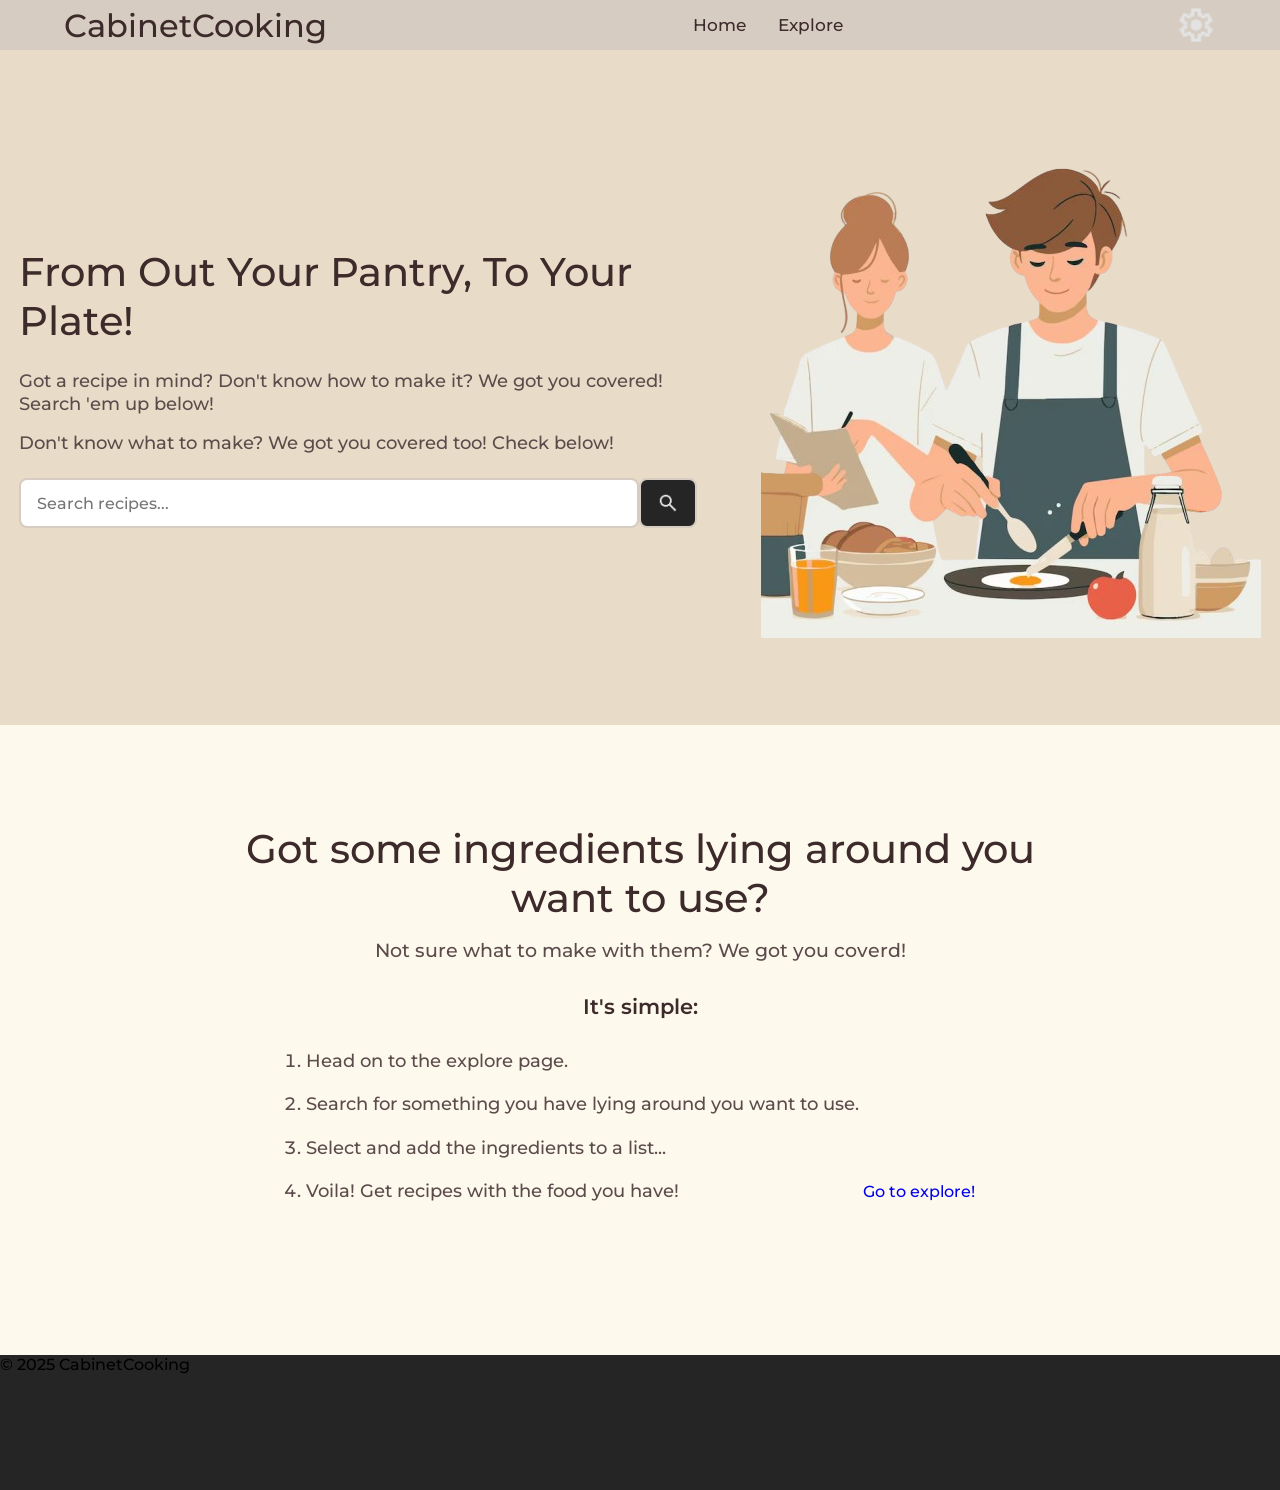
==== commit b0a7c515: "added searching for recipes dynamatically" ====
--- a/index.html
+++ b/index.html
@@ -32,6 +32,9 @@
 			
 					<div class="live-search">
        					<input type="text" id="recipe-search" placeholder="Search recipes...">
+						<button class="recipe-button" id="recipe-btn">
+							<img src="images\search.png" alt="search-button"/>
+						</button>
         				<ul id="suggestions"></ul>
     				</div>
 				</div>
@@ -64,6 +67,6 @@
 				<p>© 2025 CabinetCooking</p>
 			</div>
 		</footer>
-		
+	<script src="index.js"></script>
     </body>
 </html>
--- a/style.css
+++ b/style.css
@@ -90,6 +90,7 @@
 }
 
 .live-search {
+	display: flex;
     margin-top: 1.5rem;
     position: relative;
 }
@@ -100,6 +101,16 @@
     font-size: 1rem;
     border: 2px solid #D6CCC2;
     border-radius: 8px;
+}
+
+.live-search button {
+	display: flex;
+	align-items: center;
+	justify-content: center;
+	padding: 0.75rem 1rem;
+	border-radius: 8px;
+	border: 2px solid #D6CCC2;
+	background-color: #252525;
 }
 
 #suggestions {
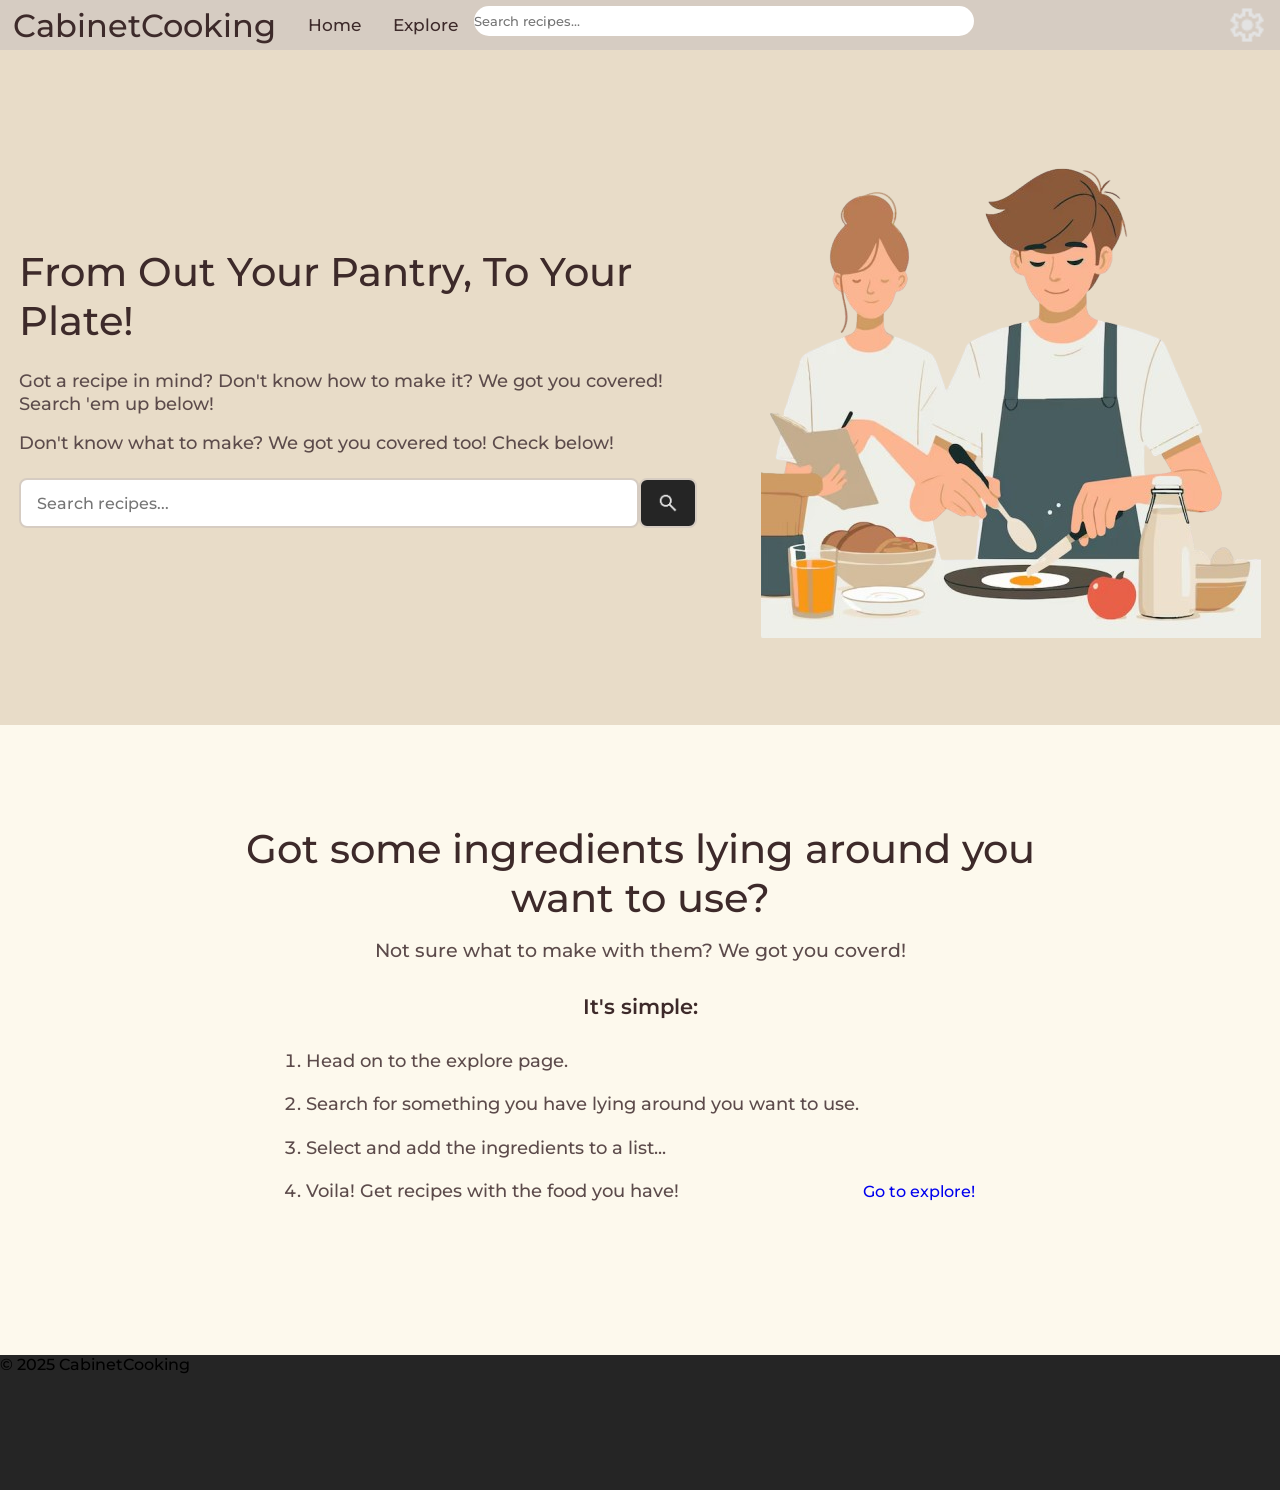
==== commit c3d31eee: "new" ====
--- a/index.html
+++ b/index.html
@@ -17,6 +17,8 @@
 				<li><a href="explore.html">Explore</a></li>
 			</ul>
 			<div class="search-bar">
+				<input type="text" id="nav-search" placeholder="Search recipes...">
+				<ul id="suggestions"></ul>
 			</div>
 			<button class="settings">
 				<img src="images\settings.png" alt="settings" />
@@ -35,7 +37,7 @@
 						<button class="recipe-button" id="recipe-btn">
 							<img src="images\search.png" alt="search-button"/>
 						</button>
-        				<ul id="suggestions"></ul>
+        				<ul id="home-suggestions"></ul>
     				</div>
 				</div>
 			
@@ -67,6 +69,7 @@
 				<p>© 2025 CabinetCooking</p>
 			</div>
 		</footer>
+	<script src="navbar.js"></script>
 	<script src="index.js"></script>
     </body>
 </html>
--- a/style.css
+++ b/style.css
@@ -19,10 +19,11 @@
 	z-index: 1000;
 	width: 100%;
 	height: 50px;
-	padding: 1rem 5%;
+	padding: 1rem 1%;
 	background-color: #D6CCC2;
 	display: flex;
-	align-items: center;
+	align-items: center; 
+	justify-content: space-between;
 }
 
 .logo {
@@ -30,7 +31,6 @@
 	font-size: 2rem;
 	font-weight: 500;
 	color:#3D2A2A;
-	margin-right: auto;
 }
 
 .nav-links {
@@ -53,6 +53,14 @@
 	color:#A2A16A;
 }
 
+.search-bar input {
+	margin-left: 1rem;
+	border: none;
+	border-radius: 16px;
+	height: 30px;
+	width: 500px;
+}
+
 .settings {
 	background: none;
 	border: none;
@@ -63,6 +71,7 @@
 }
 
 .settings img {
+	color: black;
 	width: 40px;
 	height: 40px;
 }
@@ -175,6 +184,39 @@
 
 }
 
+.recipe-cards {
+	display: grid;
+	grid-template-columns: repeat(auto-fit, minmax(250px, 1fr));
+	gap: 2rem;
+	padding: 2rem;
+	border-radius: 8px;
+}
+
+.recipe-cards div {
+	
+    background-color:#f0ece8;
+	border-radius: 8px;
+	text-align: center;
+	padding-bottom: 1rem;	
+}
+
+.recipe-cards img {
+	border-radius: 8px;
+	width: 100%;
+	height: 180px;
+	object-fit: cover;
+}
+
+.recipe-cards h3 {
+
+}
+
+.recipe-cards button {
+	border: none;
+	border-radius: 8px;
+	cursor: pointer;
+}
+
 .footer {
 	width: 100%;
 	height: 15vh;
